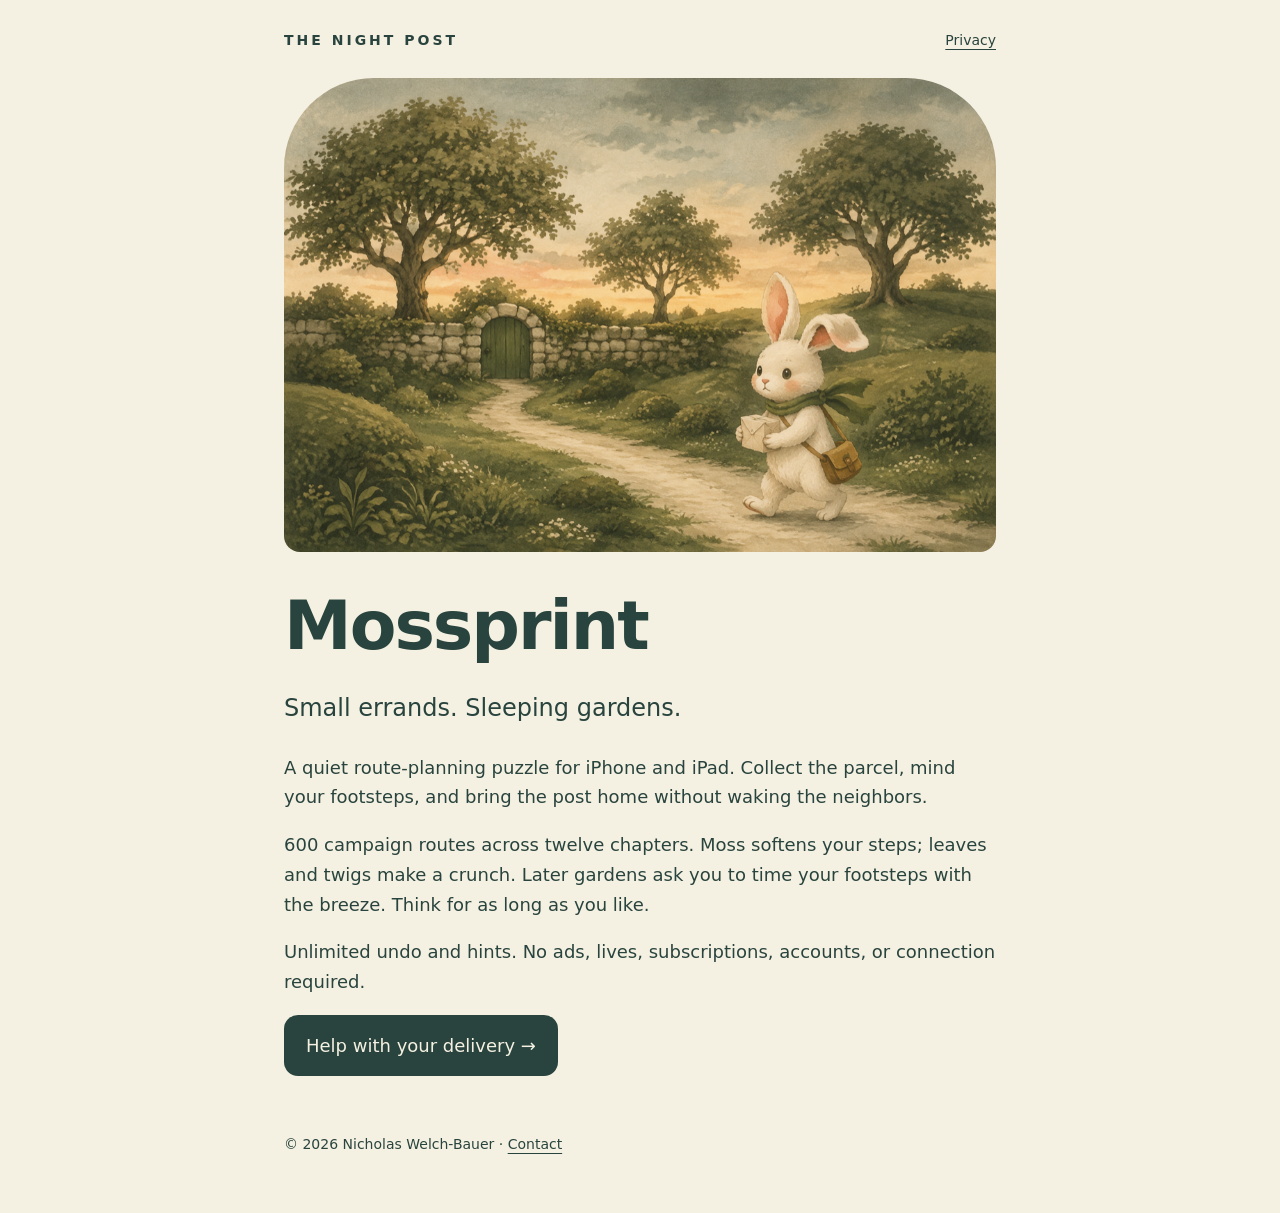
==== index.html @ cba482c4 "Publish Mossprint support and privacy pages" ====
<!doctype html><html lang="en"><meta charset="utf-8"><meta name="viewport" content="width=device-width,initial-scale=1"><title>Mossprint — The Night Post</title><link rel="stylesheet" href="style.css"><main><nav><strong>THE NIGHT POST</strong><a href="privacy.html">Privacy</a></nav><img class="hero" src="night-post.png" alt="A rabbit courier taking a parcel through a quiet orchard"><h1>Mossprint</h1><p class="lead">Small errands. Sleeping gardens.</p><p>A quiet route-planning puzzle for iPhone and iPad. Collect the parcel, mind your footsteps, and bring the post home without waking the neighbors.</p><p>600 campaign routes across twelve chapters. Moss softens your steps; leaves and twigs make a crunch. Later gardens ask you to time your footsteps with the breeze. Think for as long as you like.</p><p>Unlimited undo and hints. No ads, lives, subscriptions, accounts, or connection required.</p><p><a class="button" href="support.html">Help with your delivery →</a></p><footer>© 2026 Nicholas Welch-Bauer · <a href="mailto:webmaster@qwertywelch.com">Contact</a></footer></main></html>
---- style.css ----
:root{color-scheme:light;font-family:system-ui,-apple-system,sans-serif;color:#29443e;background:#f5f1e2}*{box-sizing:border-box}body{margin:0}main{max-width:760px;margin:auto;padding:32px 24px 56px}nav{display:flex;justify-content:space-between;gap:20px;margin-bottom:30px;font-size:14px}nav strong{letter-spacing:3px}.hero{width:100%;border-radius:90px 90px 16px 16px}h1{font-size:clamp(40px,9vw,68px);letter-spacing:-2px;margin:30px 0 12px}h2{font-size:22px;margin-top:36px}p{font-size:18px;line-height:1.65}.lead{font-size:24px}a{color:inherit;text-underline-offset:4px}.button{display:inline-block;background:#29443e;color:#f5f1e2;padding:16px 22px;border-radius:14px;text-decoration:none}footer{margin-top:56px;font-size:14px;line-height:1.8}a:focus-visible{outline:3px solid #a15132;outline-offset:5px}
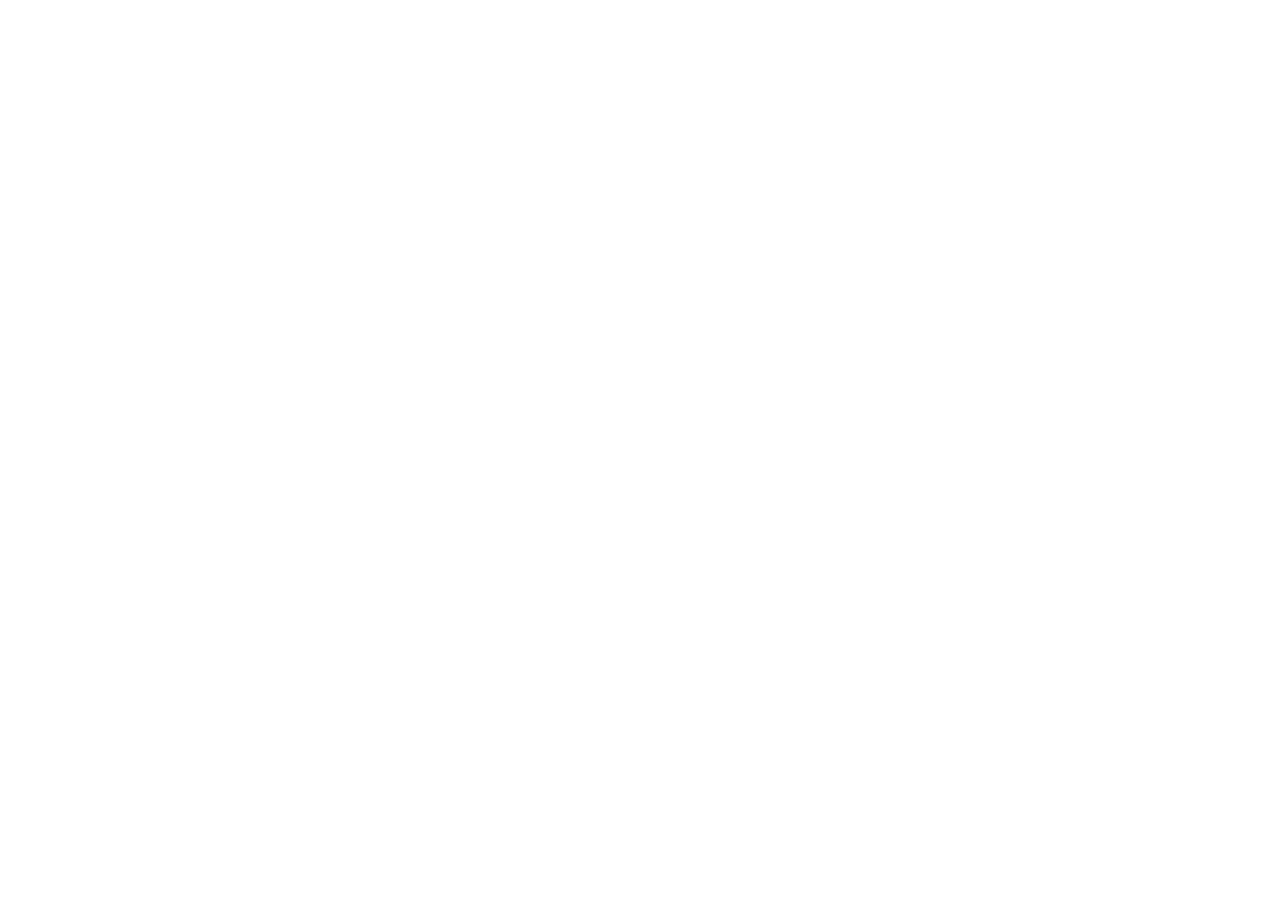
==== commit a9318859: "Redirect to the new home on nshortn.com These pages now live on Cloudflare at <app>.nshortn.com; eac" ====
--- a/index.html
+++ b/index.html
@@ -1 +1,15 @@
-<!doctype html><html lang="en"><meta charset="utf-8"><meta name="viewport" content="width=device-width,initial-scale=1"><title>Mossprint — The Night Post</title><link rel="stylesheet" href="style.css"><main><nav><strong>THE NIGHT POST</strong><a href="privacy.html">Privacy</a></nav><img class="hero" src="night-post.png" alt="A rabbit courier taking a parcel through a quiet orchard"><h1>Mossprint</h1><p class="lead">Small errands. Sleeping gardens.</p><p>A quiet route-planning puzzle for iPhone and iPad. Collect the parcel, mind your footsteps, and bring the post home without waking the neighbors.</p><p>600 campaign routes across twelve chapters. Moss softens your steps; leaves and twigs make a crunch. Later gardens ask you to time your footsteps with the breeze. Think for as long as you like.</p><p>Unlimited undo and hints. No ads, lives, subscriptions, accounts, or connection required.</p><p><a class="button" href="support.html">Help with your delivery →</a></p><footer>© 2026 Nicholas Welch-Bauer · <a href="mailto:webmaster@qwertywelch.com">Contact</a></footer></main></html>
+<!DOCTYPE html>
+<html lang="en">
+<head>
+  <meta charset="utf-8">
+  <meta name="viewport" content="width=device-width, initial-scale=1">
+  <title>This page has moved</title>
+  <meta http-equiv="refresh" content="0; url=https://mossprint.nshortn.com/">
+  <link rel="canonical" href="https://mossprint.nshortn.com/">
+  <meta name="robots" content="noindex">
+  <style>body{font:1.0625rem/1.6 system-ui,-apple-system,sans-serif;margin:0;padding:3rem 16px;max-width:36rem;margin-inline:auto}@media (prefers-color-scheme:dark){body{background:#16151b;color:#f1ede4}a{color:#f0b48c}}</style>
+</head>
+<body>
+  <p>This page has moved to <a href="https://mossprint.nshortn.com/">mossprint.nshortn.com</a>.</p>
+</body>
+</html>
